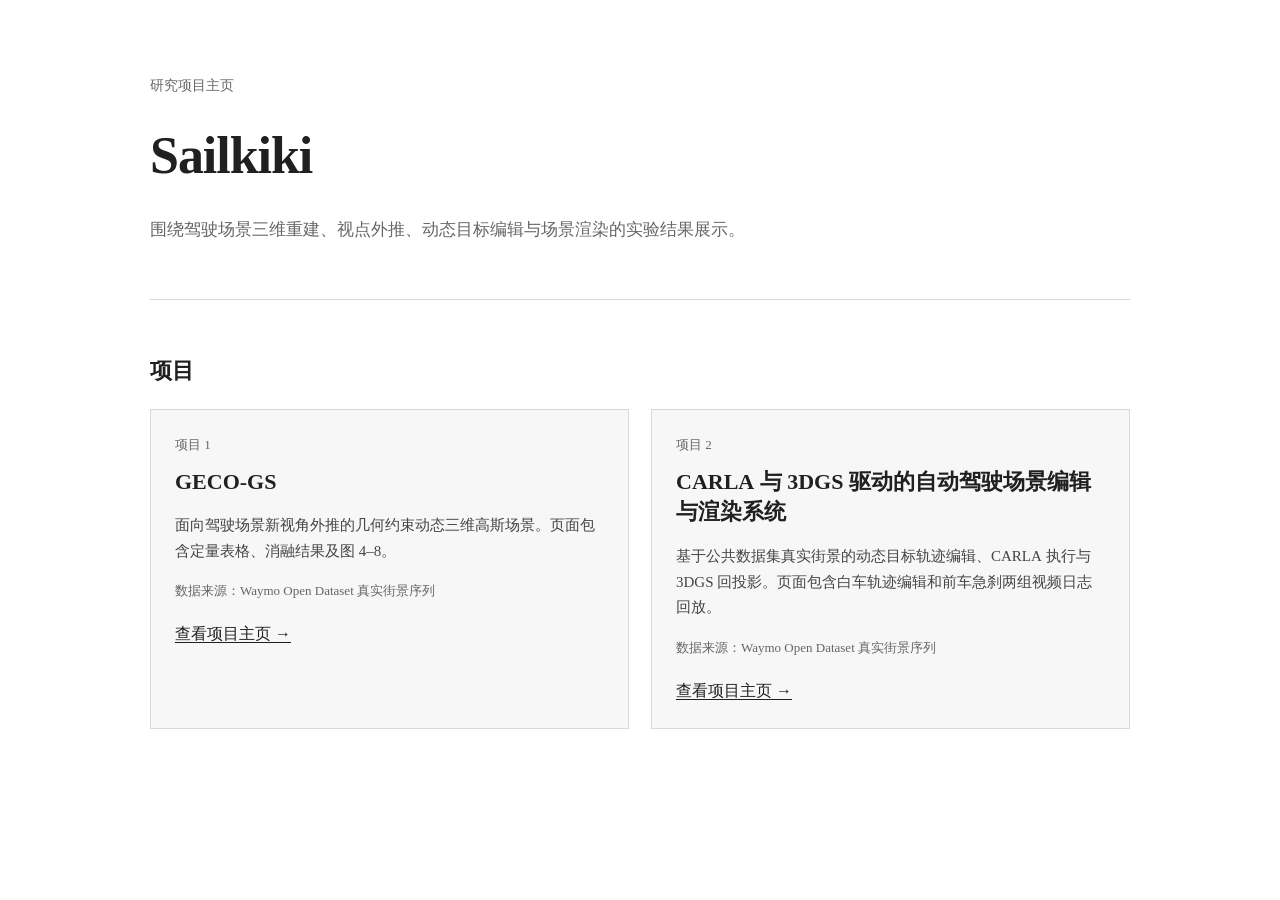
==== index.html @ d5e63156 "Add research project pages" ====
<!doctype html>
<html lang="zh-CN">
<head>
  <meta charset="utf-8">
  <meta name="viewport" content="width=device-width, initial-scale=1">
  <meta name="description" content="Sailkiki 的研究项目主页。">
  <title>Sailkiki｜研究项目</title>
  <link rel="stylesheet" href="styles.css">
</head>
<body>
<main class="page-width">
  <header class="site-header">
    <p class="eyebrow">研究项目主页</p>
    <h1>Sailkiki</h1>
    <p class="intro">围绕驾驶场景三维重建、视点外推、动态目标编辑与场景渲染的实验结果展示。</p>
  </header>

  <section class="projects" aria-labelledby="projects-title">
    <h2 id="projects-title">项目</h2>
    <div class="project-list">
      <article class="project-card">
        <p class="project-index">项目 1</p>
        <h3><span class="latin">GECO-GS</span></h3>
        <p>面向驾驶场景新视角外推的几何约束动态三维高斯场景。页面包含定量表格、消融结果及图 4–8。</p>
        <p class="project-meta">数据来源：<span class="latin">Waymo Open Dataset</span> 真实街景序列</p>
        <a href="projects/geco-gs/">查看项目主页 <span aria-hidden="true">→</span></a>
      </article>

      <article class="project-card">
        <p class="project-index">项目 2</p>
        <h3><span class="latin">CARLA</span> 与 <span class="latin">3DGS</span> 驱动的自动驾驶场景编辑与渲染系统</h3>
        <p>基于公共数据集真实街景的动态目标轨迹编辑、<span class="latin">CARLA</span> 执行与 <span class="latin">3DGS</span> 回投影。页面包含白车轨迹编辑和前车急刹两组视频日志回放。</p>
        <p class="project-meta">数据来源：<span class="latin">Waymo Open Dataset</span> 真实街景序列</p>
        <a href="projects/carla-gs/">查看项目主页 <span aria-hidden="true">→</span></a>
      </article>
    </div>
  </section>
</main>
</body>
</html>
---- styles.css ----
:root {
  --ink: #202020;
  --muted: #666;
  --line: #d9d9d9;
  --paper: #fff;
  --soft: #f7f7f7;
}

* { box-sizing: border-box; }
html { background: var(--paper); }
body {
  margin: 0;
  color: var(--ink);
  background: var(--paper);
  font-family: Georgia, "Times New Roman", serif;
  line-height: 1.7;
}
.page-width { width: min(980px, calc(100% - 48px)); margin: 0 auto; }
.site-header { padding: 74px 0 54px; border-bottom: 1px solid var(--line); }
.eyebrow { margin: 0 0 14px; color: var(--muted); font-size: 14px; }
h1 { margin: 0; font-size: clamp(34px, 5vw, 52px); font-weight: 600; letter-spacing: -.02em; }
.intro { max-width: 680px; margin: 16px 0 0; color: var(--muted); font-size: 17px; }
.projects { padding: 52px 0 80px; }
h2 { margin: 0 0 20px; font-size: 22px; font-weight: 600; }
.project-list { display: grid; grid-template-columns: repeat(2, minmax(0, 1fr)); gap: 22px; }
.project-card { padding: 24px; border: 1px solid var(--line); background: var(--soft); }
.project-index { margin: 0 0 10px; color: var(--muted); font-size: 13px; }
h3 { margin: 0; font-size: 22px; line-height: 1.4; font-weight: 600; }
.project-card p:not(.project-index):not(.project-meta) { margin: 16px 0; color: #444; font-size: 15px; }
.project-meta { margin: 0 0 18px; color: var(--muted); font-size: 13px; }
a { color: var(--ink); text-underline-offset: 3px; }
a:hover { color: #555; }
.latin { font-family: "Times New Roman", Georgia, serif; }
@media (max-width: 700px) {
  .page-width { width: min(100% - 30px, 980px); }
  .site-header { padding-top: 46px; }
  .project-list { grid-template-columns: 1fr; }
}
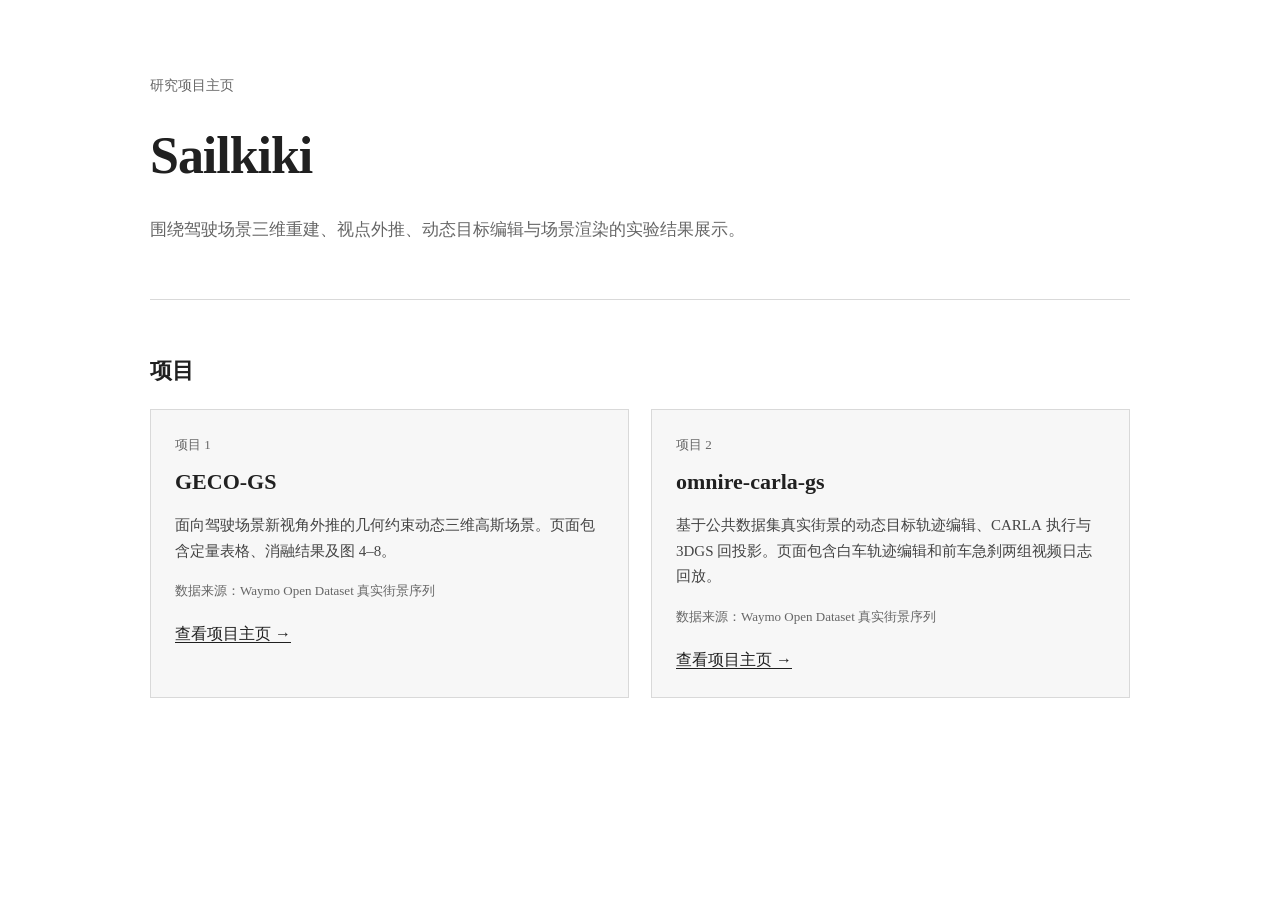
==== commit 12aabed5: "Rename CARLA project page to omnire-carla-gs" ====
--- a/index.html
+++ b/index.html
@@ -28,10 +28,10 @@
 
       <article class="project-card">
         <p class="project-index">项目 2</p>
-        <h3><span class="latin">CARLA</span> 与 <span class="latin">3DGS</span> 驱动的自动驾驶场景编辑与渲染系统</h3>
+        <h3><span class="latin">omnire-carla-gs</span></h3>
         <p>基于公共数据集真实街景的动态目标轨迹编辑、<span class="latin">CARLA</span> 执行与 <span class="latin">3DGS</span> 回投影。页面包含白车轨迹编辑和前车急刹两组视频日志回放。</p>
         <p class="project-meta">数据来源：<span class="latin">Waymo Open Dataset</span> 真实街景序列</p>
-        <a href="projects/carla-gs/">查看项目主页 <span aria-hidden="true">→</span></a>
+        <a href="projects/omnire-carla-gs/">查看项目主页 <span aria-hidden="true">→</span></a>
       </article>
     </div>
   </section>
